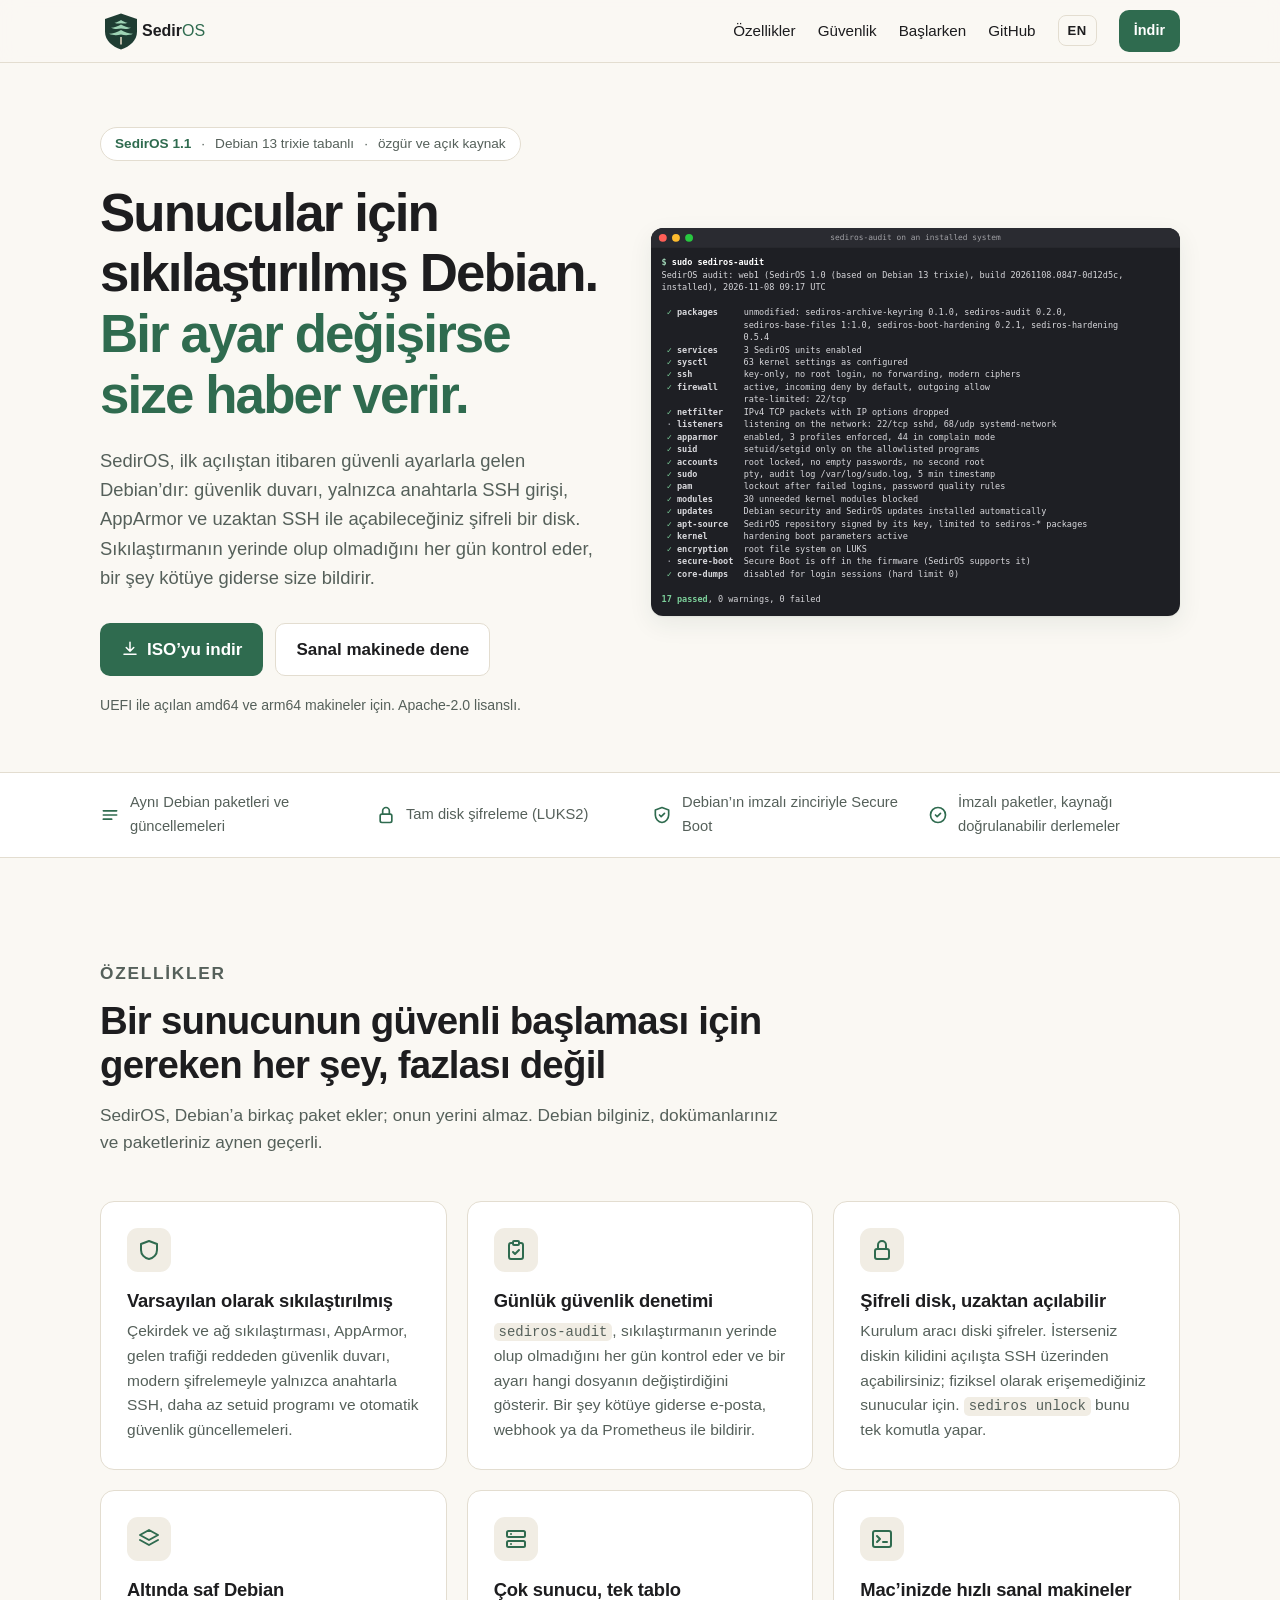
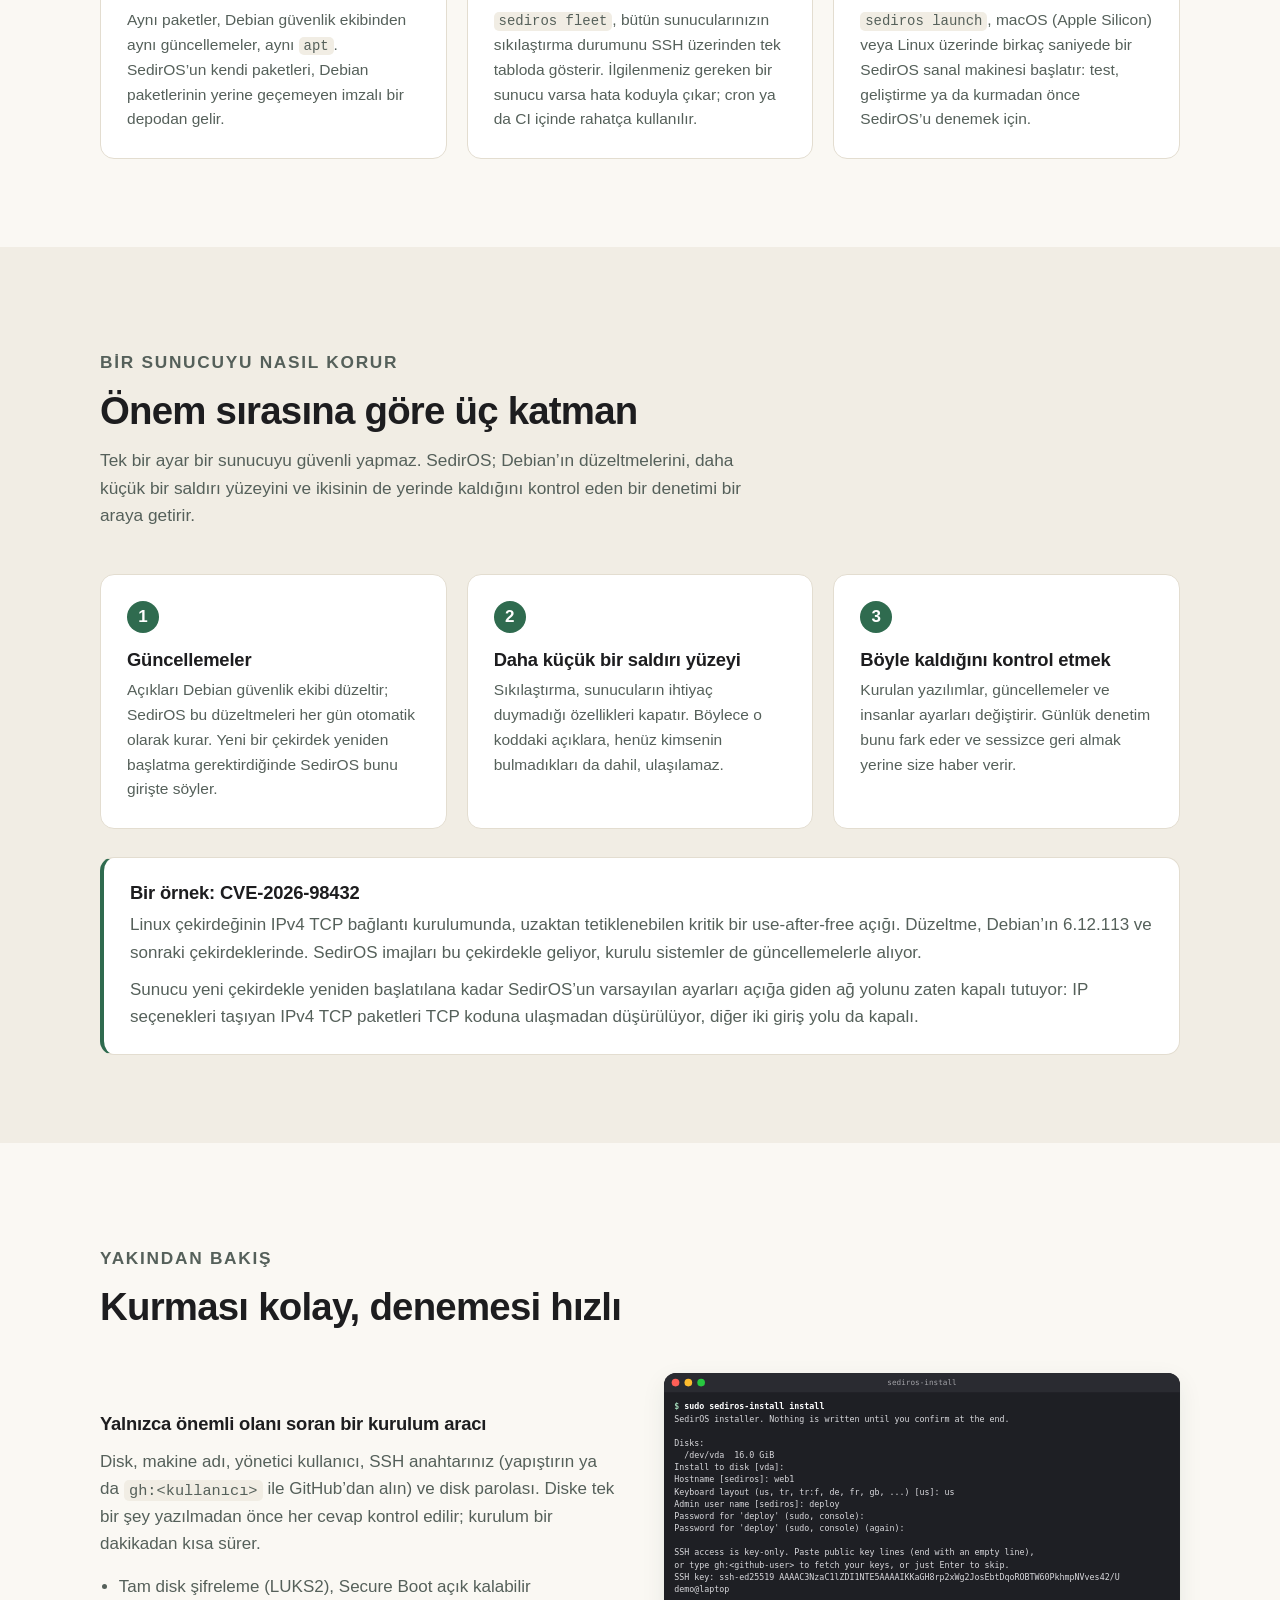
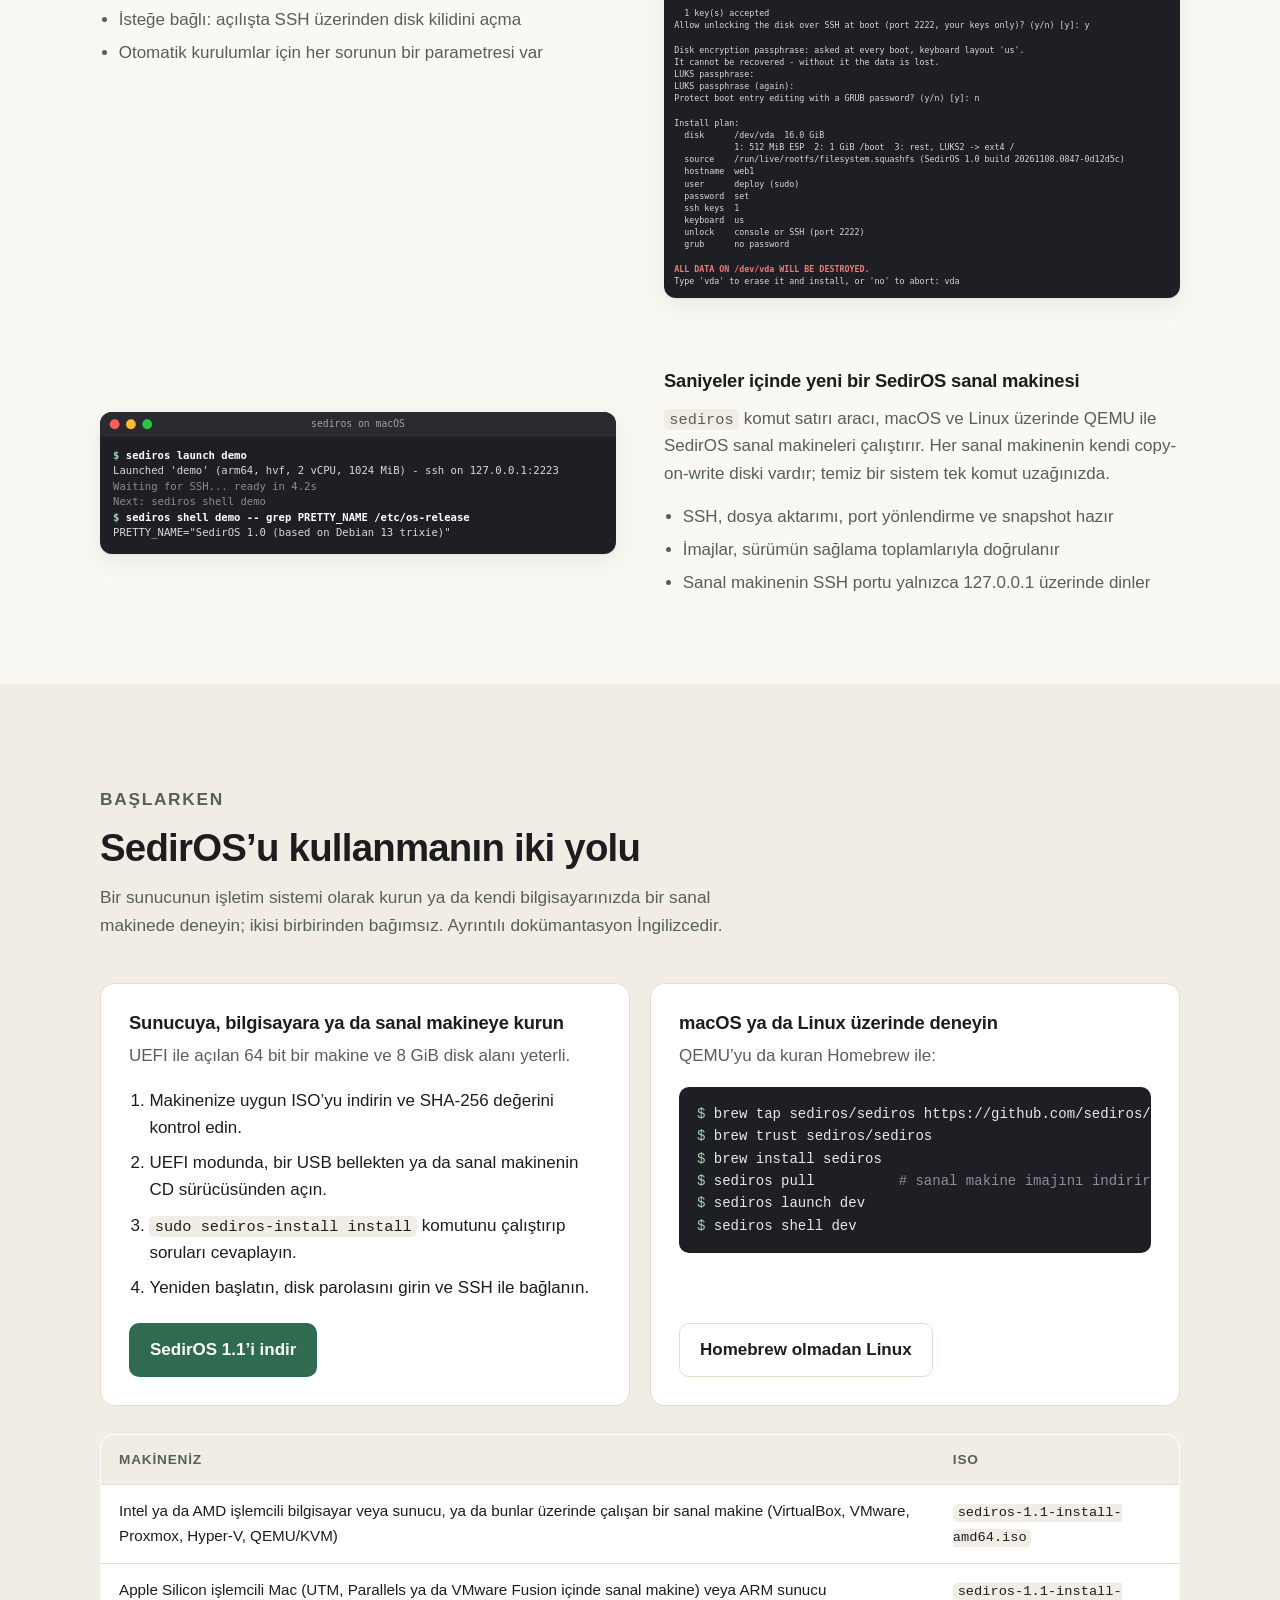
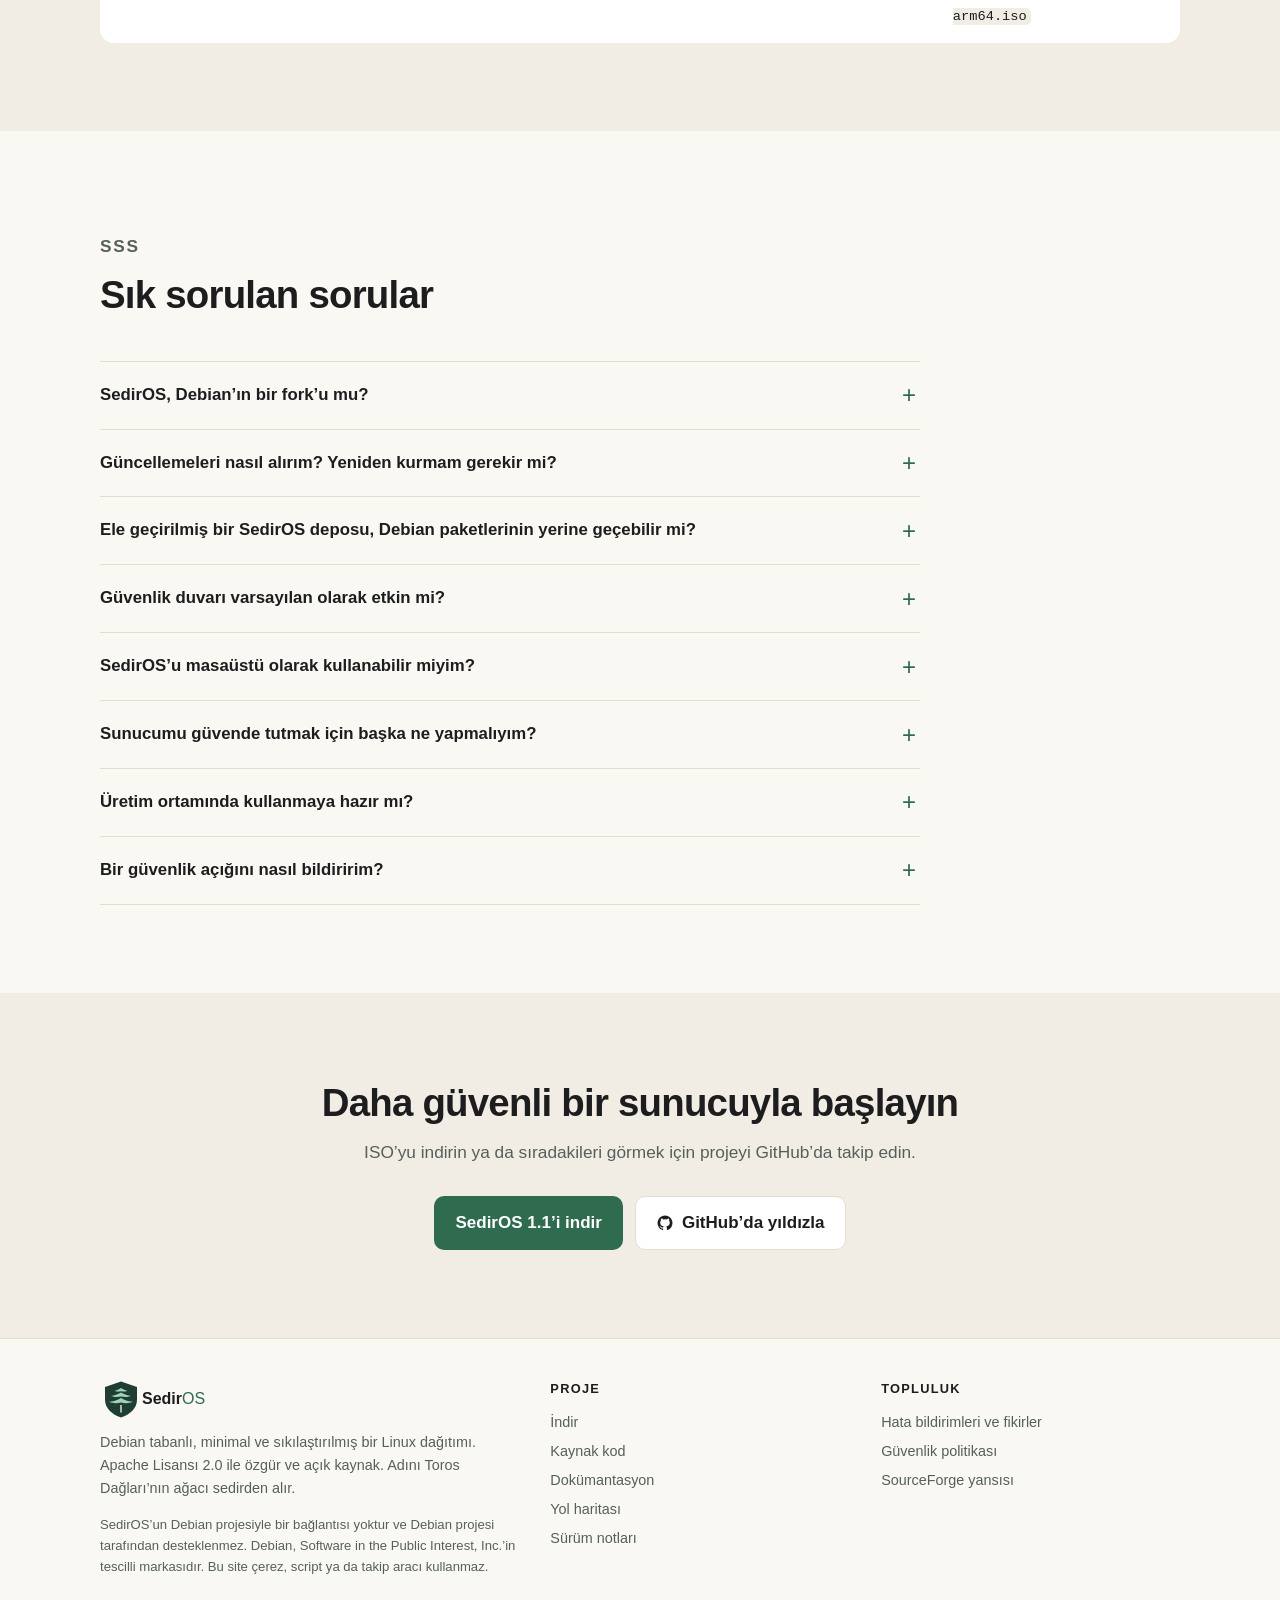
==== tr/index.html @ 6de5134d "SedirOS website: English and Turkish landing pages" ====
<!doctype html>
<html lang="tr">
<head>
<meta charset="utf-8">
<meta name="viewport" content="width=device-width, initial-scale=1">
<title>SedirOS – Sunucular için sıkılaştırılmış Debian Linux</title>
<meta name="description" content="SedirOS, sunucular için sıkılaştırılmış Debian 13 Linux: güvenlik duvarı, anahtarla SSH, AppArmor, SSH ile açılan şifreli disk ve günlük güvenlik denetimi.">
<link rel="canonical" href="https://sediros.github.io/tr/">
<link rel="alternate" hreflang="en" href="https://sediros.github.io/">
<link rel="alternate" hreflang="tr" href="https://sediros.github.io/tr/">
<link rel="alternate" hreflang="x-default" href="https://sediros.github.io/">
<meta name="color-scheme" content="light dark">
<meta name="theme-color" content="#faf8f3" media="(prefers-color-scheme: light)">
<meta name="theme-color" content="#0f1613" media="(prefers-color-scheme: dark)">
<meta http-equiv="Content-Security-Policy" content="default-src 'none'; style-src 'self'; img-src 'self'; script-src 'none'; base-uri 'none'; form-action 'none'">
<meta name="referrer" content="strict-origin-when-cross-origin">

<link rel="icon" href="/assets/icon.svg" type="image/svg+xml">
<link rel="icon" href="/assets/icon-512.png" type="image/png" sizes="512x512">
<link rel="apple-touch-icon" href="/assets/icon-512.png">

<meta property="og:type" content="website">
<meta property="og:site_name" content="SedirOS">
<meta property="og:locale" content="tr_TR">
<meta property="og:locale:alternate" content="en_US">
<meta property="og:title" content="SedirOS – Sunucular için sıkılaştırılmış Debian Linux">
<meta property="og:description" content="Güvenli varsayılan ayarlarla gelen Debian 13: SSH ile açılabilen şifreli disk ve bir ayar değiştiğinde haber veren günlük denetim. Özgür ve açık kaynak.">
<meta property="og:url" content="https://sediros.github.io/tr/">
<meta property="og:image" content="https://sediros.github.io/assets/og-tr.png">
<meta property="og:image:width" content="1200">
<meta property="og:image:height" content="630">
<meta property="og:image:alt" content="Kalkan içinde sedir ağacı olan SedirOS logosu ve “Sunucular için sıkılaştırılmış Debian” yazısı">
<meta name="twitter:card" content="summary_large_image">

<script type="application/ld+json">
{
  "@context": "https://schema.org",
  "@type": "SoftwareApplication",
  "name": "SedirOS",
  "inLanguage": "tr",
  "description": "Debian 13 (trixie) tabanlı, minimal ve sıkılaştırılmış bir Linux dağıtımı: güvenli varsayılan ayarlar, şifreli kurulum ve günlük güvenlik denetimi.",
  "url": "https://sediros.github.io/tr/",
  "applicationCategory": "SecurityApplication",
  "operatingSystem": "Linux",
  "softwareVersion": "1.1",
  "datePublished": "2026-11-08",
  "processorRequirements": "amd64 veya arm64, UEFI",
  "downloadUrl": "https://sediros.github.io/sediros/",
  "license": "https://www.apache.org/licenses/LICENSE-2.0",
  "isAccessibleForFree": true,
  "offers": { "@type": "Offer", "price": "0", "priceCurrency": "TRY" },
  "image": "https://sediros.github.io/assets/icon-512.png",
  "sameAs": ["https://github.com/sediros/sediros", "https://sourceforge.net/projects/sediros/"]
}
</script>
<link rel="stylesheet" href="/assets/site.css">
</head>
<body>
<a class="skip" href="#main">İçeriğe geç</a>

<header class="site-header">
  <div class="wrap">
    <a class="brand-link" href="/tr/" aria-label="SedirOS ana sayfa">
      <picture>
        <source media="(prefers-color-scheme: dark)" srcset="/assets/logo-dark.svg">
        <img src="/assets/logo.svg" alt="SedirOS" width="110" height="40">
      </picture>
    </a>
    <nav class="nav" aria-label="Ana menü">
      <a class="hide-sm" href="#ozellikler">Özellikler</a>
      <a class="hide-sm" href="#guvenlik">Güvenlik</a>
      <a class="hide-sm" href="#baslarken">Başlarken</a>
      <a class="hide-xs" href="https://github.com/sediros/sediros" target="_blank" rel="noopener">GitHub</a>
      <a class="lang" href="/" hreflang="en" lang="en" title="English">EN</a>
      <a class="btn btn-primary" href="https://sediros.github.io/sediros/">İndir</a>
    </nav>
  </div>
</header>

<main id="main">

<section class="hero" aria-labelledby="hero-title">
  <div class="wrap">
    <div>
      <p class="badge"><strong>SedirOS 1.1</strong><span aria-hidden="true">·</span><span>Debian 13 trixie tabanlı</span><span class="wide" aria-hidden="true">·</span><span class="wide">özgür ve açık kaynak</span></p>
      <h1 id="hero-title">Sunucular için sıkılaştırılmış Debian. <span>Bir ayar değişirse size haber verir.</span></h1>
      <p class="lede">SedirOS, ilk açılıştan itibaren güvenli ayarlarla gelen Debian’dır: güvenlik duvarı, yalnızca anahtarla SSH girişi, AppArmor ve uzaktan SSH ile açabileceğiniz şifreli bir disk. Sıkılaştırmanın yerinde olup olmadığını her gün kontrol eder, bir şey kötüye giderse size bildirir.</p>
      <div class="cta">
        <a class="btn btn-primary" href="https://sediros.github.io/sediros/">
          <svg viewBox="0 0 24 24" fill="none" stroke="currentColor" stroke-width="2" stroke-linecap="round" stroke-linejoin="round" aria-hidden="true"><path d="M12 3v12m0 0-5-5m5 5 5-5M4 19h16"/></svg>
          ISO’yu indir
        </a>
        <a class="btn btn-ghost" href="#dene">Sanal makinede dene</a>
      </div>
      <p class="hero-note">UEFI ile açılan amd64 ve arm64 makineler için. Apache-2.0 lisanslı.</p>
    </div>
    <img class="shot" src="/assets/audit.svg" width="806" height="592" alt="Terminal: kurulu bir SedirOS sisteminde sudo sediros-audit çıktısı; çekirdek ayarları, SSH, güvenlik duvarı, AppArmor, hesaplar, güncellemeler, disk şifreleme ve Secure Boot kontrollerinin hepsi geçti" fetchpriority="high">
  </div>
</section>

<div class="facts">
  <ul>
    <li><svg viewBox="0 0 24 24" fill="none" stroke="currentColor" stroke-width="2" stroke-linecap="round" stroke-linejoin="round" aria-hidden="true"><path d="M4 7h16M4 12h16M4 17h10"/></svg>Aynı Debian paketleri ve güncellemeleri</li>
    <li><svg viewBox="0 0 24 24" fill="none" stroke="currentColor" stroke-width="2" stroke-linecap="round" stroke-linejoin="round" aria-hidden="true"><rect x="5" y="11" width="14" height="10" rx="2"/><path d="M8 11V7a4 4 0 0 1 8 0v4"/></svg>Tam disk şifreleme (LUKS2)</li>
    <li><svg viewBox="0 0 24 24" fill="none" stroke="currentColor" stroke-width="2" stroke-linecap="round" stroke-linejoin="round" aria-hidden="true"><path d="M12 3 4 6v6c0 4.5 3.4 8.3 8 9 4.6-.7 8-4.5 8-9V6l-8-3Z"/><path d="m9 12 2 2 4-4"/></svg>Debian’ın imzalı zinciriyle Secure Boot</li>
    <li><svg viewBox="0 0 24 24" fill="none" stroke="currentColor" stroke-width="2" stroke-linecap="round" stroke-linejoin="round" aria-hidden="true"><path d="M9 12l2 2 4-4"/><circle cx="12" cy="12" r="9"/></svg>İmzalı paketler, kaynağı doğrulanabilir derlemeler</li>
  </ul>
</div>

<section id="ozellikler" aria-labelledby="features-title">
  <div class="wrap">
    <div class="section-head">
      <p class="eyebrow">Özellikler</p>
      <h2 id="features-title">Bir sunucunun güvenli başlaması için gereken her şey, fazlası değil</h2>
      <p>SedirOS, Debian’a birkaç paket ekler; onun yerini almaz. Debian bilginiz, dokümanlarınız ve paketleriniz aynen geçerli.</p>
    </div>
    <div class="grid">
      <article class="card">
        <div class="icon"><svg viewBox="0 0 24 24" fill="none" stroke="currentColor" stroke-width="2" stroke-linecap="round" stroke-linejoin="round" aria-hidden="true"><path d="M12 3 4 6v6c0 4.5 3.4 8.3 8 9 4.6-.7 8-4.5 8-9V6l-8-3Z"/></svg></div>
        <h3>Varsayılan olarak sıkılaştırılmış</h3>
        <p>Çekirdek ve ağ sıkılaştırması, AppArmor, gelen trafiği reddeden güvenlik duvarı, modern şifrelemeyle yalnızca anahtarla SSH, daha az setuid programı ve otomatik güvenlik güncellemeleri.</p>
      </article>
      <article class="card">
        <div class="icon"><svg viewBox="0 0 24 24" fill="none" stroke="currentColor" stroke-width="2" stroke-linecap="round" stroke-linejoin="round" aria-hidden="true"><path d="M9 5H7a2 2 0 0 0-2 2v12a2 2 0 0 0 2 2h10a2 2 0 0 0 2-2V7a2 2 0 0 0-2-2h-2"/><rect x="9" y="3" width="6" height="4" rx="1"/><path d="m9 14 2 2 4-4"/></svg></div>
        <h3>Günlük güvenlik denetimi</h3>
        <p><code>sediros-audit</code>, sıkılaştırmanın yerinde olup olmadığını her gün kontrol eder ve bir ayarı hangi dosyanın değiştirdiğini gösterir. Bir şey kötüye giderse e-posta, webhook ya da Prometheus ile bildirir.</p>
      </article>
      <article class="card">
        <div class="icon"><svg viewBox="0 0 24 24" fill="none" stroke="currentColor" stroke-width="2" stroke-linecap="round" stroke-linejoin="round" aria-hidden="true"><rect x="5" y="11" width="14" height="10" rx="2"/><path d="M8 11V7a4 4 0 0 1 8 0v4"/></svg></div>
        <h3>Şifreli disk, uzaktan açılabilir</h3>
        <p>Kurulum aracı diski şifreler. İsterseniz diskin kilidini açılışta SSH üzerinden açabilirsiniz; fiziksel olarak erişemediğiniz sunucular için. <code>sediros unlock</code> bunu tek komutla yapar.</p>
      </article>
      <article class="card">
        <div class="icon"><svg viewBox="0 0 24 24" fill="none" stroke="currentColor" stroke-width="2" stroke-linecap="round" stroke-linejoin="round" aria-hidden="true"><path d="m12 3 9 5-9 5-9-5 9-5Z"/><path d="m3 13 9 5 9-5"/></svg></div>
        <h3>Altında saf Debian</h3>
        <p>Aynı paketler, Debian güvenlik ekibinden aynı güncellemeler, aynı <code>apt</code>. SedirOS’un kendi paketleri, Debian paketlerinin yerine geçemeyen imzalı bir depodan gelir.</p>
      </article>
      <article class="card">
        <div class="icon"><svg viewBox="0 0 24 24" fill="none" stroke="currentColor" stroke-width="2" stroke-linecap="round" stroke-linejoin="round" aria-hidden="true"><rect x="3" y="4" width="18" height="6" rx="1.5"/><rect x="3" y="14" width="18" height="6" rx="1.5"/><path d="M7 7h.01M7 17h.01"/></svg></div>
        <h3>Çok sunucu, tek tablo</h3>
        <p><code>sediros fleet</code>, bütün sunucularınızın sıkılaştırma durumunu SSH üzerinden tek tabloda gösterir. İlgilenmeniz gereken bir sunucu varsa hata koduyla çıkar; cron ya da CI içinde rahatça kullanılır.</p>
      </article>
      <article class="card">
        <div class="icon"><svg viewBox="0 0 24 24" fill="none" stroke="currentColor" stroke-width="2" stroke-linecap="round" stroke-linejoin="round" aria-hidden="true"><rect x="3" y="4" width="18" height="16" rx="2"/><path d="m7 9 3 3-3 3M13 15h4"/></svg></div>
        <h3>Mac’inizde hızlı sanal makineler</h3>
        <p><code>sediros launch</code>, macOS (Apple Silicon) veya Linux üzerinde birkaç saniyede bir SedirOS sanal makinesi başlatır: test, geliştirme ya da kurmadan önce SedirOS’u denemek için.</p>
      </article>
    </div>
  </div>
</section>

<section id="guvenlik" class="alt" aria-labelledby="security-title">
  <div class="wrap">
    <div class="section-head">
      <p class="eyebrow">Bir sunucuyu nasıl korur</p>
      <h2 id="security-title">Önem sırasına göre üç katman</h2>
      <p>Tek bir ayar bir sunucuyu güvenli yapmaz. SedirOS; Debian’ın düzeltmelerini, daha küçük bir saldırı yüzeyini ve ikisinin de yerinde kaldığını kontrol eden bir denetimi bir araya getirir.</p>
    </div>
    <div class="layers">
      <article class="layer">
        <h3>Güncellemeler</h3>
        <p>Açıkları Debian güvenlik ekibi düzeltir; SedirOS bu düzeltmeleri her gün otomatik olarak kurar. Yeni bir çekirdek yeniden başlatma gerektirdiğinde SedirOS bunu girişte söyler.</p>
      </article>
      <article class="layer">
        <h3>Daha küçük bir saldırı yüzeyi</h3>
        <p>Sıkılaştırma, sunucuların ihtiyaç duymadığı özellikleri kapatır. Böylece o koddaki açıklara, henüz kimsenin bulmadıkları da dahil, ulaşılamaz.</p>
      </article>
      <article class="layer">
        <h3>Böyle kaldığını kontrol etmek</h3>
        <p>Kurulan yazılımlar, güncellemeler ve insanlar ayarları değiştirir. Günlük denetim bunu fark eder ve sessizce geri almak yerine size haber verir.</p>
      </article>
    </div>
    <div class="callout">
      <h3>Bir örnek: CVE-2026-98432</h3>
      <p>Linux çekirdeğinin IPv4 TCP bağlantı kurulumunda, uzaktan tetiklenebilen kritik bir use-after-free açığı. Düzeltme, Debian’ın 6.12.113 ve sonraki çekirdeklerinde. SedirOS imajları bu çekirdekle geliyor, kurulu sistemler de güncellemelerle alıyor.</p>
      <p>Sunucu yeni çekirdekle yeniden başlatılana kadar SedirOS’un varsayılan ayarları açığa giden ağ yolunu zaten kapalı tutuyor: IP seçenekleri taşıyan IPv4 TCP paketleri TCP koduna ulaşmadan düşürülüyor, diğer iki giriş yolu da kapalı.</p>
    </div>
  </div>
</section>

<section aria-labelledby="look-title">
  <div class="wrap">
    <div class="section-head">
      <p class="eyebrow">Yakından bakış</p>
      <h2 id="look-title">Kurması kolay, denemesi hızlı</h2>
    </div>
    <div class="showcase tall">
      <div class="text">
        <h3>Yalnızca önemli olanı soran bir kurulum aracı</h3>
        <p>Disk, makine adı, yönetici kullanıcı, SSH anahtarınız (yapıştırın ya da <code>gh:&lt;kullanıcı&gt;</code> ile GitHub’dan alın) ve disk parolası. Diske tek bir şey yazılmadan önce her cevap kontrol edilir; kurulum bir dakikadan kısa sürer.</p>
        <ul>
          <li>Tam disk şifreleme (LUKS2), Secure Boot açık kalabilir</li>
          <li>İsteğe bağlı: açılışta SSH üzerinden disk kilidini açma</li>
          <li>Otomatik kurulumlar için her sorunun bir parametresi var</li>
        </ul>
      </div>
      <img class="shot" src="/assets/install.svg" width="806" height="820" loading="lazy" alt="Terminal: SedirOS kurulum aracı disk, makine adı, klavye düzeni, kullanıcı, SSH anahtarı ve parolayı soruyor, ardından kurulum planını gösteriyor">
    </div>
    <div class="showcase flip" id="dene">
      <div class="text">
        <h3>Saniyeler içinde yeni bir SedirOS sanal makinesi</h3>
        <p><code>sediros</code> komut satırı aracı, macOS ve Linux üzerinde QEMU ile SedirOS sanal makineleri çalıştırır. Her sanal makinenin kendi copy-on-write diski vardır; temiz bir sistem tek komut uzağınızda.</p>
        <ul>
          <li>SSH, dosya aktarımı, port yönlendirme ve snapshot hazır</li>
          <li>İmajlar, sürümün sağlama toplamlarıyla doğrulanır</li>
          <li>Sanal makinenin SSH portu yalnızca 127.0.0.1 üzerinde dinler</li>
        </ul>
      </div>
      <img class="shot" src="/assets/cli.svg" width="634" height="174" loading="lazy" alt="Terminal: sediros launch komutu yaklaşık dört saniyede bir SedirOS sanal makinesi başlatıyor">
    </div>
  </div>
</section>

<section id="baslarken" class="alt" aria-labelledby="start-title">
  <div class="wrap">
    <div class="section-head">
      <p class="eyebrow">Başlarken</p>
      <h2 id="start-title">SedirOS’u kullanmanın iki yolu</h2>
      <p>Bir sunucunun işletim sistemi olarak kurun ya da kendi bilgisayarınızda bir sanal makinede deneyin; ikisi birbirinden bağımsız. Ayrıntılı dokümantasyon İngilizcedir.</p>
    </div>
    <div class="paths">
      <article class="path">
        <h3>Sunucuya, bilgisayara ya da sanal makineye kurun</h3>
        <p>UEFI ile açılan 64 bit bir makine ve 8 GiB disk alanı yeterli.</p>
        <ol>
          <li>Makinenize uygun ISO’yu indirin ve SHA-256 değerini kontrol edin.</li>
          <li>UEFI modunda, bir USB bellekten ya da sanal makinenin CD sürücüsünden açın.</li>
          <li><code>sudo sediros-install install</code> komutunu çalıştırıp soruları cevaplayın.</li>
          <li>Yeniden başlatın, disk parolasını girin ve SSH ile bağlanın.</li>
        </ol>
        <div class="spacer"></div>
        <a class="btn btn-primary" href="https://sediros.github.io/sediros/">SedirOS 1.1’i indir</a>
      </article>
      <article class="path">
        <h3>macOS ya da Linux üzerinde deneyin</h3>
        <p>QEMU’yu da kuran Homebrew ile:</p>
<pre lang="en"><code><span class="p">$ </span>brew tap sediros/sediros https://github.com/sediros/sediros
<span class="p">$ </span>brew trust sediros/sediros
<span class="p">$ </span>brew install sediros
<span class="p">$ </span>sediros pull          <span class="c" lang="tr"># sanal makine imajını indirir</span>
<span class="p">$ </span>sediros launch dev
<span class="p">$ </span>sediros shell dev</code></pre>
        <div class="spacer"></div>
        <a class="btn btn-ghost" href="https://github.com/sediros/sediros#trying-sediros-in-a-vm" target="_blank" rel="noopener" hreflang="en">Homebrew olmadan Linux</a>
      </article>
    </div>
    <div class="table-wrap">
      <table>
        <caption class="sr-only">Hangi ISO’yu indirmelisiniz</caption>
        <thead><tr><th scope="col">Makineniz</th><th scope="col">ISO</th></tr></thead>
        <tbody>
          <tr><td>Intel ya da AMD işlemcili bilgisayar veya sunucu, ya da bunlar üzerinde çalışan bir sanal makine (VirtualBox, VMware, Proxmox, Hyper-V, QEMU/KVM)</td><td><code>sediros-1.1-install-amd64.iso</code></td></tr>
          <tr><td>Apple Silicon işlemcili Mac (UTM, Parallels ya da VMware Fusion içinde sanal makine) veya ARM sunucu</td><td><code>sediros-1.1-install-arm64.iso</code></td></tr>
        </tbody>
      </table>
    </div>
  </div>
</section>

<section id="sss" aria-labelledby="faq-title">
  <div class="wrap faq">
    <div class="section-head">
      <p class="eyebrow">SSS</p>
      <h2 id="faq-title">Sık sorulan sorular</h2>
    </div>
    <div class="faq-list">
    <details>
      <summary>SedirOS, Debian’ın bir fork’u mu?</summary>
      <div><p>Hayır, bir Debian türevi. Debian’ın paketlerini değiştirmeden kullanır ve üzerine kendi birkaç paketini ekler: sıkılaştırma, kurulum aracı, günlük denetim ve giriş ekranı. Bu bilinçli bir tercih: güvenlik düzeltmeleri doğrudan Debian güvenlik ekibinden gelir, SedirOS onları yeniden derlemez ya da geciktirmez. SedirOS 1, Debian 13’ü (trixie) izler; SedirOS 2, Debian 14’ü izleyecek.</p></div>
    </details>
    <details>
      <summary>Güncellemeleri nasıl alırım? Yeniden kurmam gerekir mi?</summary>
      <div><p>Yeniden kurmanız gerekmez. Debian’ın güvenlik güncellemeleri her gün otomatik olarak kurulur; SedirOS’un kendi paketleri de imzalı apt deposundan, aynı <code>apt</code> ile gelir. Yeni ISO’lar yalnızca yeni kurulumlar içindir.</p></div>
    </details>
    <details>
      <summary>Ele geçirilmiş bir SedirOS deposu, Debian paketlerinin yerine geçebilir mi?</summary>
      <div><p>Hayır. apt, SedirOS deposundan yalnızca adı <code>sediros-</code> ile başlayan paketleri alacak şekilde sabitlenmiştir; depodaki diğer paketler yok sayılır. İmza anahtarı çalınsa bile Debian paketleri değiştirilemez.</p></div>
    </details>
    <details>
      <summary>Güvenlik duvarı varsayılan olarak etkin mi?</summary>
      <div><p>Evet, ilk açılıştan itibaren. SSH dışındaki bütün gelen bağlantıları reddeder; SSH’ta da kısa sürede tekrarlanan bağlantı denemeleri yavaşlatılır. Giden bağlantılara izin verilir. Kurduğunuz bir servise, siz portunu açana kadar ağdan erişilemez, örneğin: <code>sudo ufw allow 443/tcp</code>. Böylece dışarıya yalnızca bilerek açtığınız servisler görünür.</p></div>
    </details>
    <details>
      <summary>SedirOS’u masaüstü olarak kullanabilir miyim?</summary>
      <div><p>Hayır. SedirOS’ta grafik arayüz yok: sunucular için tasarlandı ve SSH ya da konsoldan yönetilir. Bir bilgisayara da kurulabilir, örneğin ev sunucusu olarak. Masaüstü için doğrudan Debian’ı kullanın.</p></div>
    </details>
    <details>
      <summary>Sunucumu güvende tutmak için başka ne yapmalıyım?</summary>
      <div><p>SedirOS sağlam bir temel kurar; üzerinde çalıştırdığınız yazılımlar sizin elinizde. Üç alışkanlık yeterli: bir güncelleme yeni çekirdek getirdiğinde sunucuyu yeniden başlatın, kurduğunuz servisleri güçlü parolalarla ve yalnızca gereken portları açarak yapılandırın, günlük denetimin bildirimlerini e-posta ya da webhook ile alın. Denetim bir değişikliği bildirir ama geri almaz; çünkü bilerek yapılmış olabilir.</p></div>
    </details>
    <details>
      <summary>Üretim ortamında kullanmaya hazır mı?</summary>
      <div><p>SedirOS genç ve gönüllülerle yürüyen bir proje: 1.0 sürümü Kasım 2026’da yayınlandı. Her sürüm, Secure Boot açık sanal makinelerde otomatik olarak kurulup test edilir, Apple Silicon üzerinde de elle denenir. Fiziksel donanımda henüz test edilmedi; deneyimlerinizi paylaşırsanız seviniriz.</p></div>
    </details>
    <details>
      <summary>Bir güvenlik açığını nasıl bildiririm?</summary>
      <div><p><a href="https://github.com/sediros/sediros/blob/main/SECURITY.md" target="_blank" rel="noopener" hreflang="en">Güvenlik politikasında</a> anlatıldığı gibi, GitHub’ın güvenlik açığı bildirme özelliği üzerinden ve gizli olarak. Lütfen bunun için herkese açık bir issue açmayın.</p></div>
    </details>
    </div>
  </div>
</section>

<section class="final alt" aria-labelledby="final-title">
  <div class="wrap">
    <h2 id="final-title">Daha güvenli bir sunucuyla başlayın</h2>
    <p>ISO’yu indirin ya da sıradakileri görmek için projeyi GitHub’da takip edin.</p>
    <div class="cta">
      <a class="btn btn-primary" href="https://sediros.github.io/sediros/">SedirOS 1.1’i indir</a>
      <a class="btn btn-ghost" href="https://github.com/sediros/sediros" target="_blank" rel="noopener">
        <svg viewBox="0 0 24 24" fill="currentColor" aria-hidden="true"><path d="M12 2a10 10 0 0 0-3.16 19.49c.5.09.68-.22.68-.48v-1.7c-2.78.6-3.37-1.34-3.37-1.34-.45-1.16-1.11-1.47-1.11-1.47-.91-.62.07-.6.07-.6 1 .07 1.53 1.03 1.53 1.03.9 1.52 2.34 1.08 2.91.83.09-.65.35-1.08.63-1.33-2.22-.25-4.55-1.11-4.55-4.94 0-1.09.39-1.98 1.03-2.68-.1-.25-.45-1.27.1-2.64 0 0 .84-.27 2.75 1.02a9.56 9.56 0 0 1 5 0c1.91-1.29 2.75-1.02 2.75-1.02.55 1.37.2 2.39.1 2.64.64.7 1.03 1.59 1.03 2.68 0 3.84-2.34 4.68-4.57 4.93.36.31.68.92.68 1.85v2.74c0 .27.18.58.69.48A10 10 0 0 0 12 2Z"/></svg>
        GitHub’da yıldızla
      </a>
    </div>
  </div>
</section>

</main>

<footer>
  <div class="wrap">
    <div class="about">
      <picture>
        <source media="(prefers-color-scheme: dark)" srcset="/assets/logo-dark.svg">
        <img src="/assets/logo.svg" alt="SedirOS" width="110" height="40" loading="lazy">
      </picture>
      <p class="about-text">Debian tabanlı, minimal ve sıkılaştırılmış bir Linux dağıtımı. Apache Lisansı 2.0 ile özgür ve açık kaynak. Adını Toros Dağları’nın ağacı sedirden alır.</p>
      <p class="legal">SedirOS’un Debian projesiyle bir bağlantısı yoktur ve Debian projesi tarafından desteklenmez. Debian, Software in the Public Interest, Inc.’in tescilli markasıdır. Bu site çerez, script ya da takip aracı kullanmaz.</p>
    </div>
    <nav aria-label="Proje">
      <p class="ft">Proje</p>
      <ul>
        <li><a href="https://sediros.github.io/sediros/">İndir</a></li>
        <li><a href="https://github.com/sediros/sediros" target="_blank" rel="noopener">Kaynak kod</a></li>
        <li><a href="https://github.com/sediros/sediros#readme" target="_blank" rel="noopener" hreflang="en">Dokümantasyon</a></li>
        <li><a href="https://github.com/sediros/sediros/blob/main/ROADMAP.md" target="_blank" rel="noopener" hreflang="en">Yol haritası</a></li>
        <li><a href="https://github.com/sediros/sediros/blob/main/CHANGELOG.md" target="_blank" rel="noopener" hreflang="en">Sürüm notları</a></li>
      </ul>
    </nav>
    <nav aria-label="Topluluk">
      <p class="ft">Topluluk</p>
      <ul>
        <li><a href="https://github.com/sediros/sediros/issues" target="_blank" rel="noopener">Hata bildirimleri ve fikirler</a></li>
        <li><a href="https://github.com/sediros/sediros/blob/main/SECURITY.md" target="_blank" rel="noopener" hreflang="en">Güvenlik politikası</a></li>
        <li><a href="https://sourceforge.net/projects/sediros/" target="_blank" rel="noopener">SourceForge yansısı</a></li>
      </ul>
    </nav>
  </div>
</footer>
</body>
</html>
---- assets/site.css ----
:root {
  --bg: #faf8f3;
  --surface: #ffffff;
  --surface-2: #f1ede4;
  --text: #1d1d1f;
  --muted: #55605a;
  --brand: #1f3d33;
  --accent: #2f6b4f;
  --accent-hover: #24563f;
  --accent-ink: #ffffff;
  --btn-bg: #2f6b4f;
  --btn-bg-hover: #24563f;
  --mint: #9fd3b5;
  --border: #e3ddd0;
  --code-bg: #1e1f24;
  --code-text: #e8e8ea;
  --shadow: 0 1px 2px rgb(31 61 51 / .06), 0 8px 24px rgb(31 61 51 / .08);
  --radius: 14px;
  --max: 1120px;
  --font: -apple-system, BlinkMacSystemFont, "Segoe UI", Roboto, "Helvetica Neue", Arial, sans-serif;
  --mono: ui-monospace, SFMono-Regular, Menlo, Consolas, monospace;
}
@media (prefers-color-scheme: dark) {
  :root {
    --bg: #0f1613;
    --surface: #151e1a;
    --surface-2: #1b2621;
    --text: #eef1ee;
    --muted: #a6b1ab;
    --brand: #9fd3b5;
    --accent: #9fd3b5;
    --accent-hover: #b8e2ca;
    --accent-ink: #0f1613;
    --btn-bg: #2f6b4f;
    --btn-bg-hover: #3a7d5e;
    --border: #26332d;
    --code-bg: #0b100e;
    --shadow: 0 1px 2px rgb(0 0 0 / .3), 0 8px 24px rgb(0 0 0 / .35);
  }
}

*, *::before, *::after { box-sizing: border-box; }
html { -webkit-text-size-adjust: 100%; scroll-behavior: smooth; }
@media (prefers-reduced-motion: reduce) { html { scroll-behavior: auto; } }
body {
  margin: 0;
  background: var(--bg);
  color: var(--text);
  font: 17px/1.6 var(--font);
  -webkit-font-smoothing: antialiased;
}
img { max-width: 100%; height: auto; display: block; }
a { color: var(--accent); text-underline-offset: 3px; }
a:hover { color: var(--accent-hover); }
:focus-visible { outline: 3px solid var(--accent); outline-offset: 3px; border-radius: 6px; }
code { font-family: var(--mono); font-size: .9em; background: var(--surface-2); padding: .1em .35em; border-radius: 5px; }
h1, h2, h3 { line-height: 1.15; letter-spacing: -.02em; margin: 0; }
h2 { font-size: clamp(1.7rem, 3.4vw, 2.4rem); }
h3 { font-size: 1.15rem; letter-spacing: -.01em; }
p { margin: 0; }

.wrap { max-width: var(--max); margin: 0 auto; padding: 0 20px; }
.skip { position: absolute; left: -999px; top: 8px; background: var(--surface); padding: 8px 14px; border-radius: 8px; z-index: 10; }
.skip:focus { left: 12px; }
.sr-only { position: absolute; width: 1px; height: 1px; overflow: hidden; clip: rect(0 0 0 0); white-space: nowrap; }

/* Header */
.site-header { position: sticky; top: 0; z-index: 5; background: color-mix(in srgb, var(--bg) 88%, transparent); backdrop-filter: saturate(1.4) blur(10px); -webkit-backdrop-filter: saturate(1.4) blur(10px); border-bottom: 1px solid var(--border); }
.site-header .wrap { display: flex; align-items: center; justify-content: space-between; gap: 16px; height: 62px; }
.brand-link { display: flex; align-items: center; }
.brand-link img { height: 40px; width: auto; }
.nav { display: flex; align-items: center; gap: 22px; font-size: .95rem; }
.nav a:not(.btn) { color: var(--text); text-decoration: none; }
.nav a:not(.btn):hover { color: var(--accent); }
.nav .btn { padding: 8px 14px; font-size: .9rem; }
@media (max-width: 760px) { .nav .hide-sm { display: none; } }

/* Buttons */
.btn { display: inline-flex; align-items: center; gap: 8px; padding: 12px 20px; border-radius: 10px; font-weight: 600; text-decoration: none; border: 1px solid transparent; transition: background .15s, border-color .15s, color .15s; }
.btn-primary { background: var(--btn-bg); color: #ffffff; }
.btn-primary:hover { background: var(--btn-bg-hover); color: #ffffff; }
.btn-ghost { border-color: var(--border); color: var(--text); background: var(--surface); }
.btn-ghost:hover { border-color: var(--accent); color: var(--text); }
.btn svg { width: 18px; height: 18px; flex: none; }

/* Hero */
.hero { padding: 64px 0 56px; }
.hero .wrap { display: grid; grid-template-columns: 1fr 1.05fr; gap: 48px; align-items: center; }
.badge { display: inline-flex; flex-wrap: wrap; gap: 6px 10px; align-items: center; font-size: .85rem; color: var(--muted); background: var(--surface); border: 1px solid var(--border); border-radius: 999px; padding: 5px 14px; margin-bottom: 22px; }
.badge strong { color: var(--accent); }
.badge { flex-wrap: nowrap; white-space: nowrap; max-width: 100%; }
@media (max-width: 560px) { .badge .wide { display: none; } }
@media (max-width: 480px) { .hero .cta .btn { flex: 1 1 100%; justify-content: center; } }
.hero h1 { font-size: clamp(2.2rem, 4.4vw, 3.3rem); letter-spacing: -.035em; }
.hero h1 span { color: var(--accent); }
.lede { font-size: 1.15rem; color: var(--muted); margin-top: 20px; max-width: 34em; }
.cta { display: flex; flex-wrap: wrap; gap: 12px; margin-top: 30px; }
.hero-note { margin-top: 18px; font-size: .88rem; color: var(--muted); }
.shot { border-radius: 12px; box-shadow: var(--shadow); }
@media (max-width: 900px) {
  .hero { padding: 40px 0; }
  .hero .wrap { grid-template-columns: 1fr; gap: 36px; }
}

/* Facts strip */
.facts { border-block: 1px solid var(--border); background: var(--surface); }
.facts ul { list-style: none; margin: 0 auto; padding: 18px 20px; max-width: var(--max); display: grid; grid-template-columns: repeat(4, 1fr); gap: 12px 24px; font-size: .92rem; color: var(--muted); }
.facts li { display: flex; gap: 10px; align-items: center; }
.facts svg { width: 20px; height: 20px; color: var(--accent); flex: none; }
@media (max-width: 900px) { .facts ul { grid-template-columns: 1fr 1fr; } }
@media (max-width: 480px) { .facts ul { grid-template-columns: 1fr; } }

/* Sections */
section { padding: 88px 0; }
.section-head { max-width: 680px; margin-bottom: 44px; }
.eyebrow { font-size: .8rem; font-weight: 700; text-transform: uppercase; letter-spacing: .1em; color: var(--accent); margin-bottom: 12px; }
.section-head p { color: var(--muted); font-size: 1.08rem; margin-top: 14px; }
@media (max-width: 760px) { section { padding: 60px 0; } }

/* Feature grid */
.grid { display: grid; grid-template-columns: repeat(3, 1fr); gap: 20px; }
.card { background: var(--surface); border: 1px solid var(--border); border-radius: var(--radius); padding: 26px; }
.card .icon { width: 44px; height: 44px; border-radius: 11px; display: grid; place-items: center; background: var(--surface-2); color: var(--accent); margin-bottom: 18px; }
.card .icon svg { width: 24px; height: 24px; }
.card p { color: var(--muted); margin-top: 8px; font-size: .97rem; }
@media (max-width: 900px) { .grid { grid-template-columns: 1fr 1fr; } }
@media (max-width: 600px) { .grid { grid-template-columns: 1fr; } }

/* Layers */
.alt { background: var(--surface-2); }
.layers { display: grid; grid-template-columns: repeat(3, 1fr); gap: 20px; counter-reset: layer; }
.layer { background: var(--surface); border-radius: var(--radius); padding: 26px; border: 1px solid var(--border); position: relative; }
.layer::before { counter-increment: layer; content: counter(layer); display: grid; place-items: center; width: 32px; height: 32px; border-radius: 50%; background: var(--accent); color: var(--accent-ink); font-weight: 700; margin-bottom: 16px; }
.layer p { color: var(--muted); margin-top: 8px; font-size: .97rem; }
@media (max-width: 900px) { .layers { grid-template-columns: 1fr; } }
.callout { margin-top: 28px; background: var(--surface); border: 1px solid var(--border); border-left: 4px solid var(--accent); border-radius: var(--radius); padding: 24px 26px; }
.callout h3 { margin-bottom: 8px; }
.callout p { color: var(--muted); }
.callout p + p { margin-top: 10px; }

/* Showcase */
.showcase { display: grid; grid-template-columns: 1fr 1fr; gap: 48px; align-items: center; }
.showcase + .showcase { margin-top: 72px; }
.showcase.flip .text { order: 2; }
.showcase.tall { align-items: start; }
.showcase.tall .text { position: sticky; top: 110px; padding-top: 40px; }
.showcase .text p { color: var(--muted); margin-top: 14px; }
.showcase ul { margin: 16px 0 0; padding-left: 1.1em; color: var(--muted); }
.showcase li + li { margin-top: 6px; }
@media (max-width: 900px) {
  .showcase { grid-template-columns: 1fr; gap: 28px; }
  .showcase.flip .text { order: 0; }
  .showcase.tall .text { position: static; padding-top: 0; }
}

/* Get started */
.paths { display: grid; grid-template-columns: 1fr 1fr; gap: 20px; }
.path { background: var(--surface); border: 1px solid var(--border); border-radius: var(--radius); padding: 28px; display: flex; flex-direction: column; min-width: 0; }
.path > p { color: var(--muted); margin-top: 8px; }
.path ol { margin: 18px 0 0; padding-left: 1.2em; }
.path ol li + li { margin-top: 8px; }
.path .btn { margin-top: auto; align-self: flex-start; }
.path .spacer { height: 22px; }
pre { margin: 18px 0 0; background: var(--code-bg); color: var(--code-text); border-radius: 10px; padding: 16px 18px; overflow-x: auto; font: 14px/1.6 var(--mono); }
pre code { background: none; padding: 0; font-size: inherit; border-radius: 0; }
pre .c { color: #8a8f98; }
pre .p { color: var(--mint); user-select: none; -webkit-user-select: none; }
@media (max-width: 900px) { .paths { grid-template-columns: 1fr; } }

table { width: 100%; border-collapse: collapse; margin-top: 28px; font-size: .95rem; background: var(--surface); border: 1px solid var(--border); border-radius: var(--radius); overflow: hidden; }
th, td { text-align: left; padding: 14px 18px; border-bottom: 1px solid var(--border); vertical-align: top; }
tr:last-child td { border-bottom: 0; }
th { background: var(--surface-2); font-size: .85rem; text-transform: uppercase; letter-spacing: .06em; color: var(--muted); }
.table-wrap { overflow-x: auto; }

/* FAQ */
.faq-list { max-width: 820px; border-top: 1px solid var(--border); }
.faq details { border-bottom: 1px solid var(--border); }
.faq summary { cursor: pointer; list-style: none; padding: 20px 36px 20px 0; font-weight: 600; font-size: 1.05rem; position: relative; }
.faq summary::-webkit-details-marker { display: none; }
.faq summary:hover { color: var(--accent); }
.faq summary::after { content: "+"; position: absolute; right: 4px; top: 50%; transform: translateY(-50%); font-size: 1.5rem; line-height: 1; font-weight: 300; color: var(--accent); }
.faq details[open] summary::after { content: "–"; }
.faq details > div { padding: 0 0 22px; color: var(--muted); }
.faq details > div p + p { margin-top: 10px; }

/* Final CTA */
.final { text-align: center; }
.final .wrap { max-width: 720px; }
.final p { color: var(--muted); margin-top: 14px; font-size: 1.08rem; }
.final .cta { justify-content: center; }

/* Footer */
footer { border-top: 1px solid var(--border); padding: 40px 0 48px; font-size: .9rem; color: var(--muted); }
footer .wrap { display: grid; grid-template-columns: 1.4fr 1fr 1fr; gap: 32px; }
footer .ft { font-weight: 700; font-size: .8rem; text-transform: uppercase; letter-spacing: .1em; margin-bottom: 12px; color: var(--text); }
footer ul { list-style: none; padding: 0; margin: 0; }
footer li + li { margin-top: 6px; }
footer a { color: var(--muted); text-decoration: none; }
footer a:hover { color: var(--accent); text-decoration: underline; }
footer .legal { margin-top: 14px; font-size: .82rem; }
@media (max-width: 760px) { footer .wrap { grid-template-columns: 1fr 1fr; } footer .about { grid-column: 1 / -1; } }

/* Language switch */
.lang { font-size: .82rem; font-weight: 700; letter-spacing: .04em; border: 1px solid var(--border); border-radius: 8px; padding: 4px 9px; }
.nav a.lang:hover { border-color: var(--accent); }


footer .about-text { margin-top: 12px; }

/* Narrow phones: keep the logo at full size */
.brand-link { flex: none; }
@media (max-width: 480px) { .nav { gap: 14px; } }
@media (max-width: 400px) { .nav .hide-xs { display: none; } }
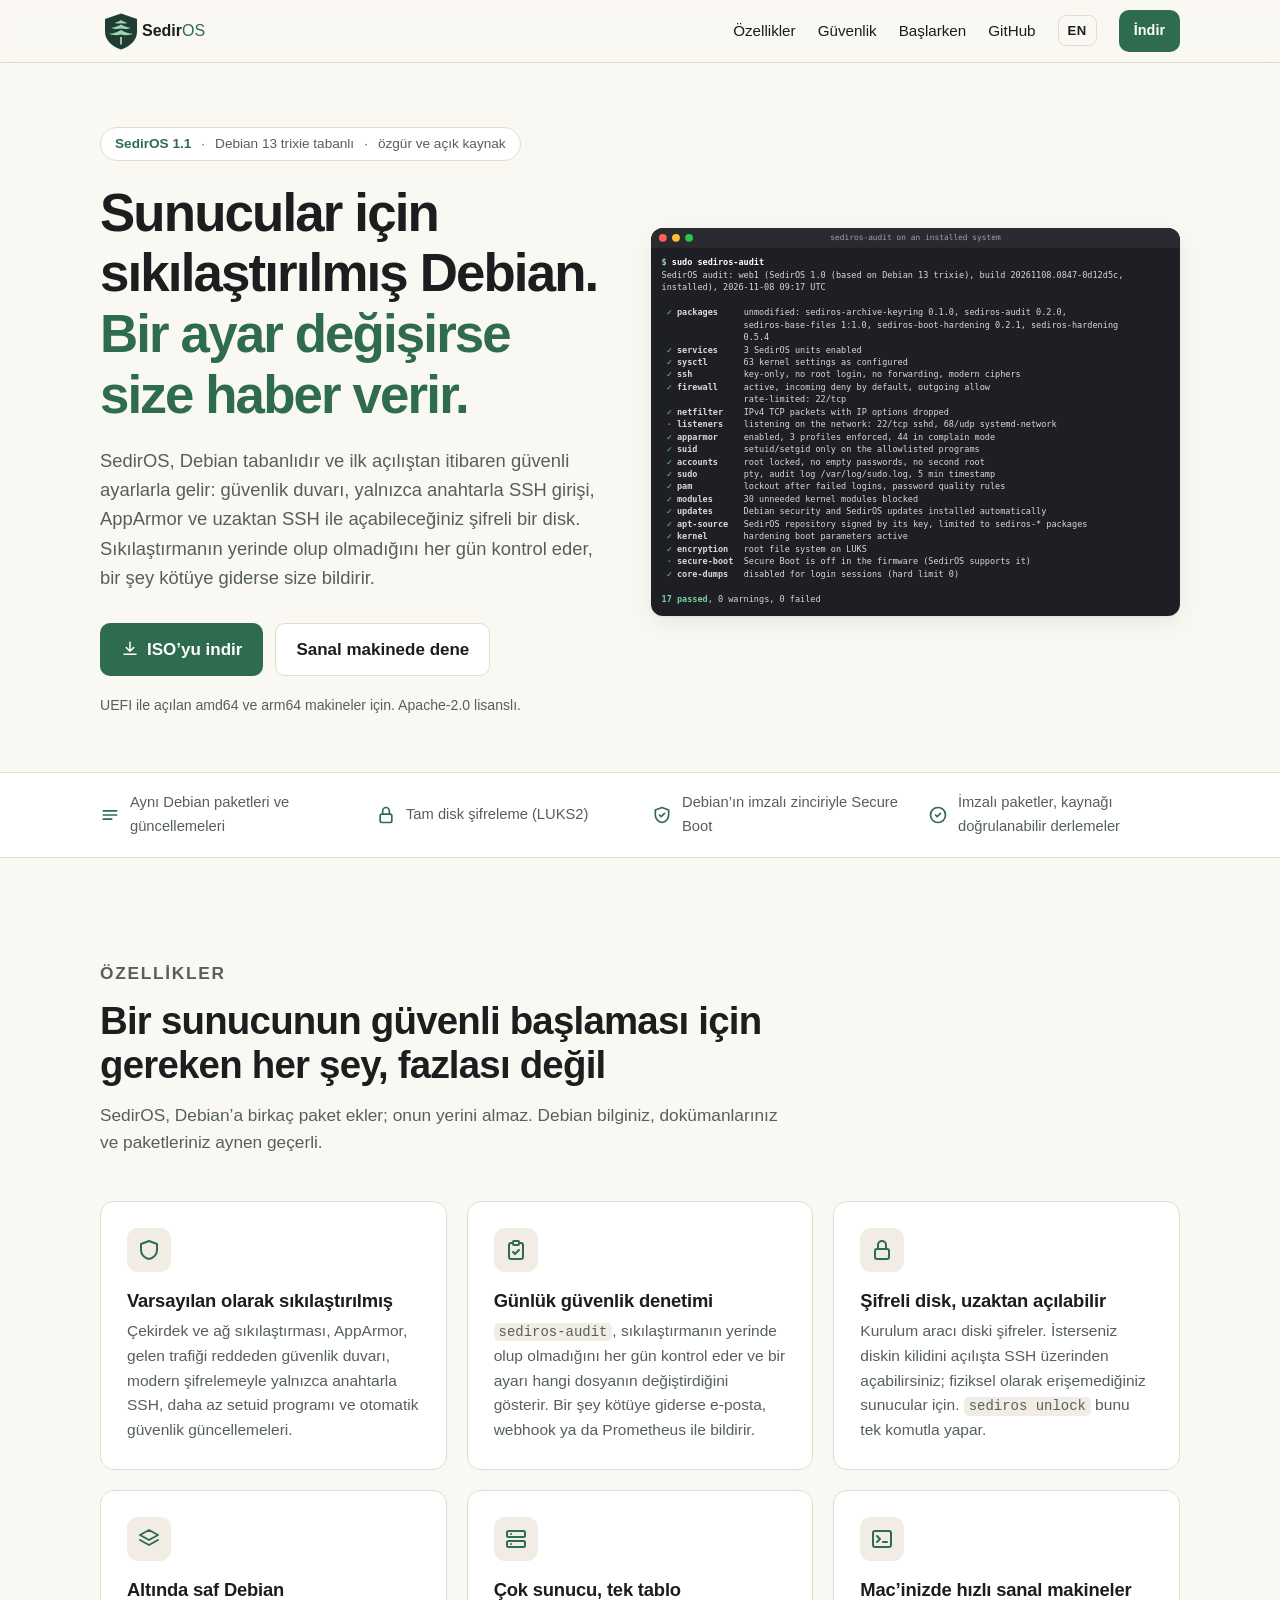
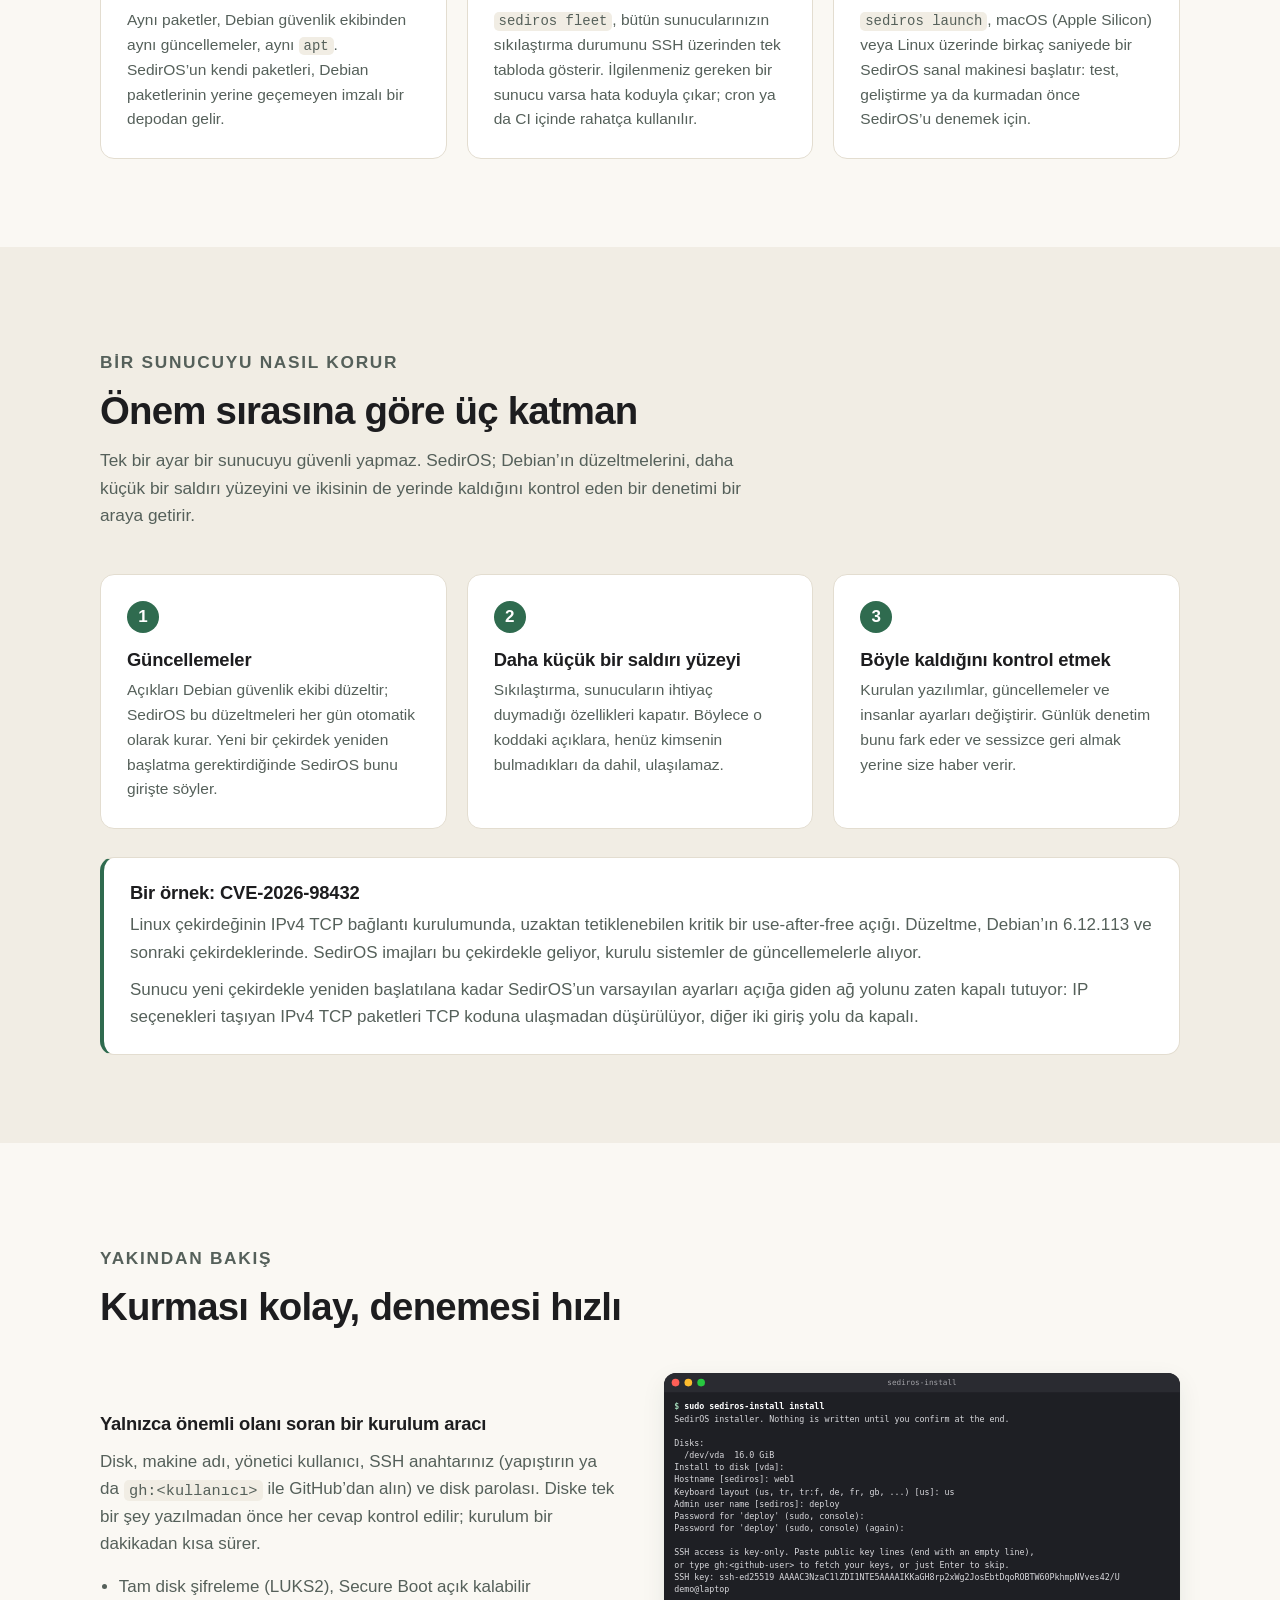
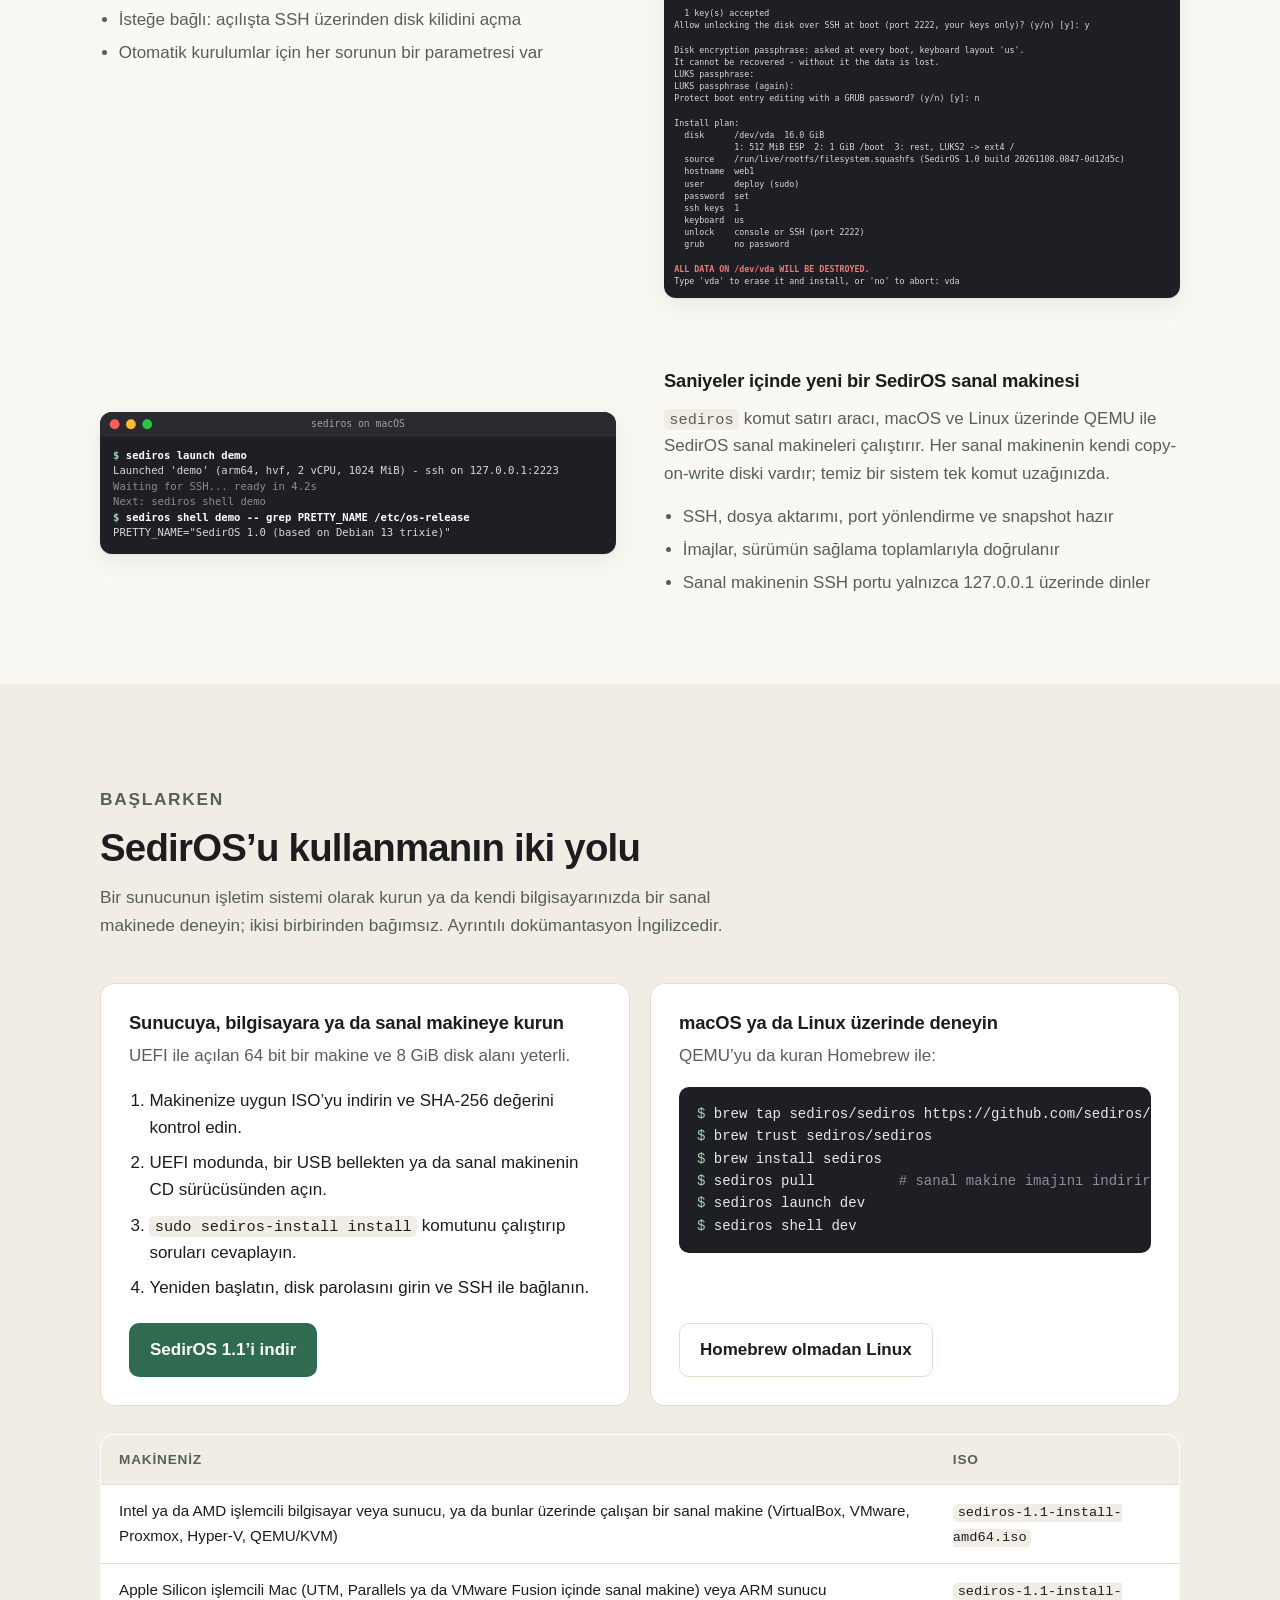
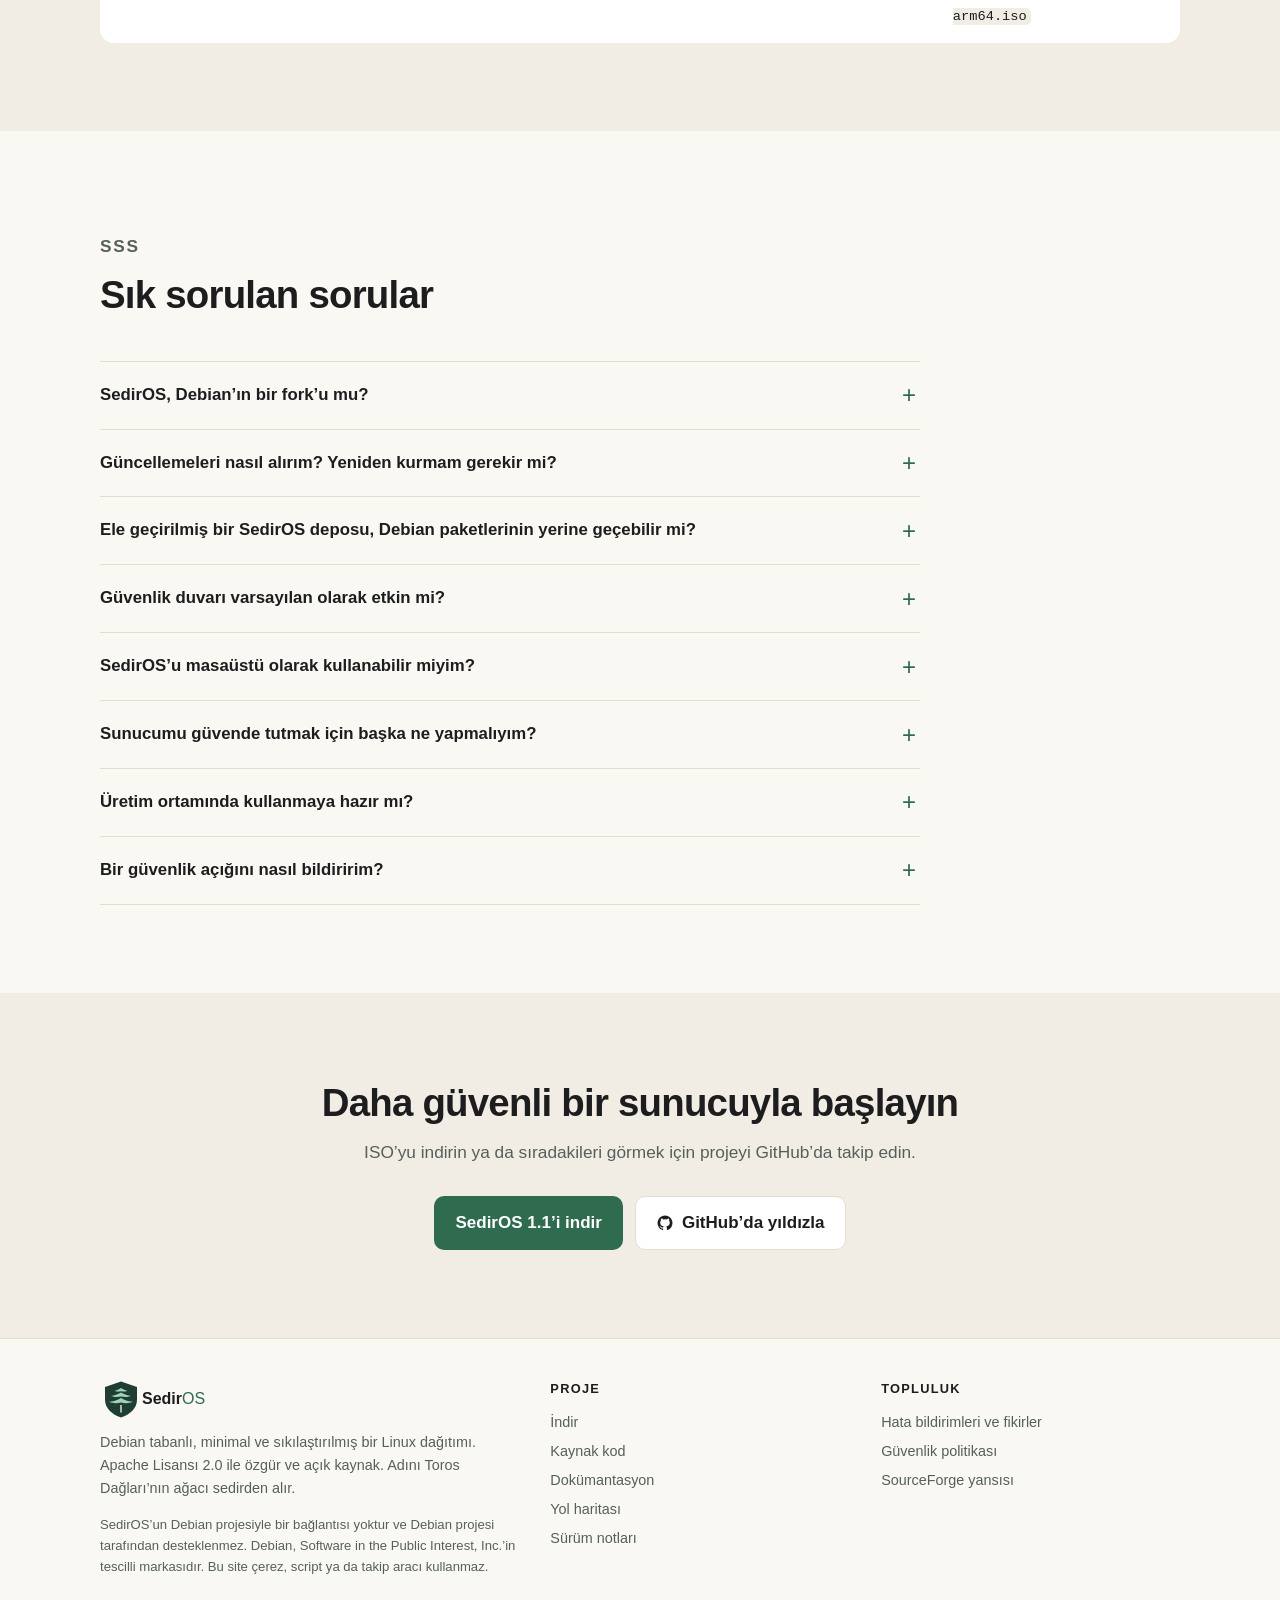
==== commit 0d8e3a45: "Say based on Debian, per Debian's trademark policy" ====
--- a/tr/index.html
+++ b/tr/index.html
@@ -84,7 +84,7 @@
     <div>
       <p class="badge"><strong>SedirOS 1.1</strong><span aria-hidden="true">·</span><span>Debian 13 trixie tabanlı</span><span class="wide" aria-hidden="true">·</span><span class="wide">özgür ve açık kaynak</span></p>
       <h1 id="hero-title">Sunucular için sıkılaştırılmış Debian. <span>Bir ayar değişirse size haber verir.</span></h1>
-      <p class="lede">SedirOS, ilk açılıştan itibaren güvenli ayarlarla gelen Debian’dır: güvenlik duvarı, yalnızca anahtarla SSH girişi, AppArmor ve uzaktan SSH ile açabileceğiniz şifreli bir disk. Sıkılaştırmanın yerinde olup olmadığını her gün kontrol eder, bir şey kötüye giderse size bildirir.</p>
+      <p class="lede">SedirOS, Debian tabanlıdır ve ilk açılıştan itibaren güvenli ayarlarla gelir: güvenlik duvarı, yalnızca anahtarla SSH girişi, AppArmor ve uzaktan SSH ile açabileceğiniz şifreli bir disk. Sıkılaştırmanın yerinde olup olmadığını her gün kontrol eder, bir şey kötüye giderse size bildirir.</p>
       <div class="cta">
         <a class="btn btn-primary" href="https://sediros.github.io/sediros/">
           <svg viewBox="0 0 24 24" fill="none" stroke="currentColor" stroke-width="2" stroke-linecap="round" stroke-linejoin="round" aria-hidden="true"><path d="M12 3v12m0 0-5-5m5 5 5-5M4 19h16"/></svg>
